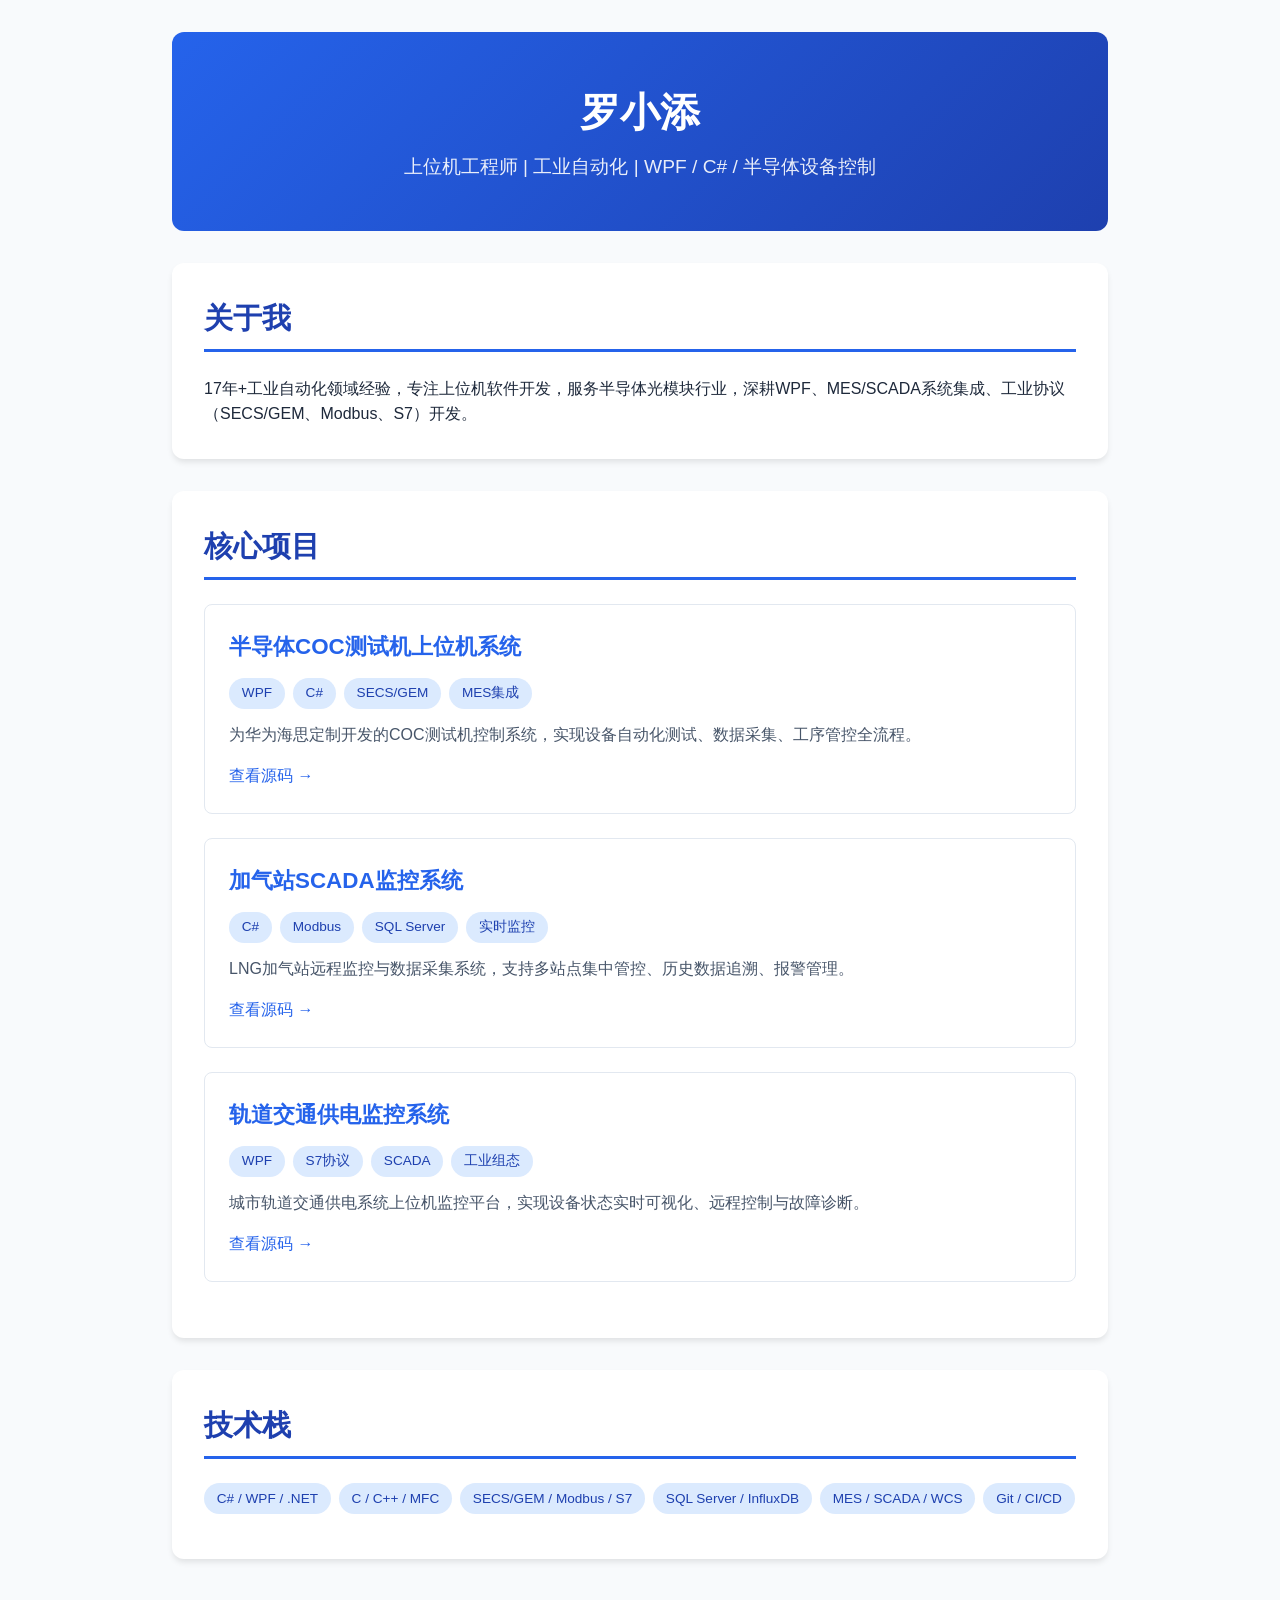
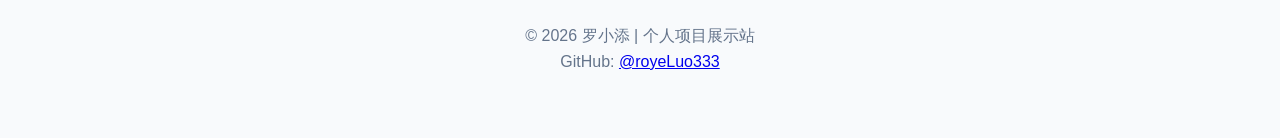
==== index.html @ 65c5bac0 "Create personal project showcase website in HTML This is a personal project showcase website for 罗小添" ====
<!DOCTYPE html>
<html lang="zh-CN">
<head>
  <meta charset="UTF-8">
  <meta name="viewport" content="width=device-width, initial-scale=1.0">
  <title>罗小添 | 上位机工程师 · 个人项目展示</title>
  <style>
    * { margin: 0; padding: 0; box-sizing: border-box; }
    body {
      font-family: -apple-system, BlinkMacSystemFont, "Segoe UI", Roboto, "Helvetica Neue", Arial, sans-serif;
      background: #f8fafc;
      color: #1e293b;
      line-height: 1.6;
    }
    .container { max-width: 1000px; margin: 0 auto; padding: 2rem; }
    header {
      text-align: center;
      padding: 3rem 0;
      background: linear-gradient(135deg, #2563eb 0%, #1e40af 100%);
      color: white;
      border-radius: 12px;
      margin-bottom: 2rem;
    }
    h1 { font-size: 2.5rem; margin-bottom: 0.5rem; }
    .subtitle { font-size: 1.2rem; opacity: 0.9; }
    .section {
      background: white;
      padding: 2rem;
      border-radius: 12px;
      box-shadow: 0 4px 6px -1px rgba(0, 0, 0, 0.1);
      margin-bottom: 2rem;
    }
    h2 {
      color: #1e40af;
      font-size: 1.8rem;
      margin-bottom: 1.5rem;
      padding-bottom: 0.5rem;
      border-bottom: 3px solid #2563eb;
    }
    .project {
      border: 1px solid #e2e8f0;
      border-radius: 8px;
      padding: 1.5rem;
      margin-bottom: 1.5rem;
      transition: transform 0.2s, box-shadow 0.2s;
    }
    .project:hover {
      transform: translateY(-3px);
      box-shadow: 0 10px 15px -3px rgba(0, 0, 0, 0.1);
    }
    .project h3 {
      color: #2563eb;
      font-size: 1.4rem;
      margin-bottom: 0.5rem;
    }
    .tech-stack {
      display: flex;
      gap: 0.5rem;
      flex-wrap: wrap;
      margin: 0.8rem 0;
    }
    .tag {
      background: #dbeafe;
      color: #1e40af;
      padding: 0.3rem 0.8rem;
      border-radius: 20px;
      font-size: 0.85rem;
      font-weight: 500;
    }
    .project p { color: #475569; margin-bottom: 1rem; }
    .project a {
      color: #2563eb;
      text-decoration: none;
      font-weight: 500;
    }
    .project a:hover { text-decoration: underline; }
    footer {
      text-align: center;
      padding: 2rem 0;
      color: #64748b;
    }
  </style>
</head>
<body>
  <div class="container">
    <header>
      <h1>罗小添</h1>
      <p class="subtitle">上位机工程师 | 工业自动化 | WPF / C# / 半导体设备控制</p>
    </header>

    <section class="section">
      <h2>关于我</h2>
      <p>17年+工业自动化领域经验，专注上位机软件开发，服务半导体光模块行业，深耕WPF、MES/SCADA系统集成、工业协议（SECS/GEM、Modbus、S7）开发。</p>
    </section>

    <section class="section">
      <h2>核心项目</h2>
      
      <div class="project">
        <h3>半导体COC测试机上位机系统</h3>
        <div class="tech-stack">
          <span class="tag">WPF</span>
          <span class="tag">C#</span>
          <span class="tag">SECS/GEM</span>
          <span class="tag">MES集成</span>
        </div>
        <p>为华为海思定制开发的COC测试机控制系统，实现设备自动化测试、数据采集、工序管控全流程。</p>
        <a href="https://github.com/royeLuo333" target="_blank">查看源码 →</a>
      </div>

      <div class="project">
        <h3>加气站SCADA监控系统</h3>
        <div class="tech-stack">
          <span class="tag">C#</span>
          <span class="tag">Modbus</span>
          <span class="tag">SQL Server</span>
          <span class="tag">实时监控</span>
        </div>
        <p>LNG加气站远程监控与数据采集系统，支持多站点集中管控、历史数据追溯、报警管理。</p>
        <a href="https://github.com/royeLuo333" target="_blank">查看源码 →</a>
      </div>

      <div class="project">
        <h3>轨道交通供电监控系统</h3>
        <div class="tech-stack">
          <span class="tag">WPF</span>
          <span class="tag">S7协议</span>
          <span class="tag">SCADA</span>
          <span class="tag">工业组态</span>
        </div>
        <p>城市轨道交通供电系统上位机监控平台，实现设备状态实时可视化、远程控制与故障诊断。</p>
        <a href="https://github.com/royeLuo333" target="_blank">查看源码 →</a>
      </div>
    </section>

    <section class="section">
      <h2>技术栈</h2>
      <div class="tech-stack">
        <span class="tag">C# / WPF / .NET</span>
        <span class="tag">C / C++ / MFC</span>
        <span class="tag">SECS/GEM / Modbus / S7</span>
        <span class="tag">SQL Server / InfluxDB</span>
        <span class="tag">MES / SCADA / WCS</span>
        <span class="tag">Git / CI/CD</span>
      </div>
    </section>

    <footer>
      <p>© 2026 罗小添 | 个人项目展示站</p>
      <p>GitHub: <a href="https://github.com/royeLuo333" target="_blank">@royeLuo333</a></p>
    </footer>
  </div>
</body>
</html>
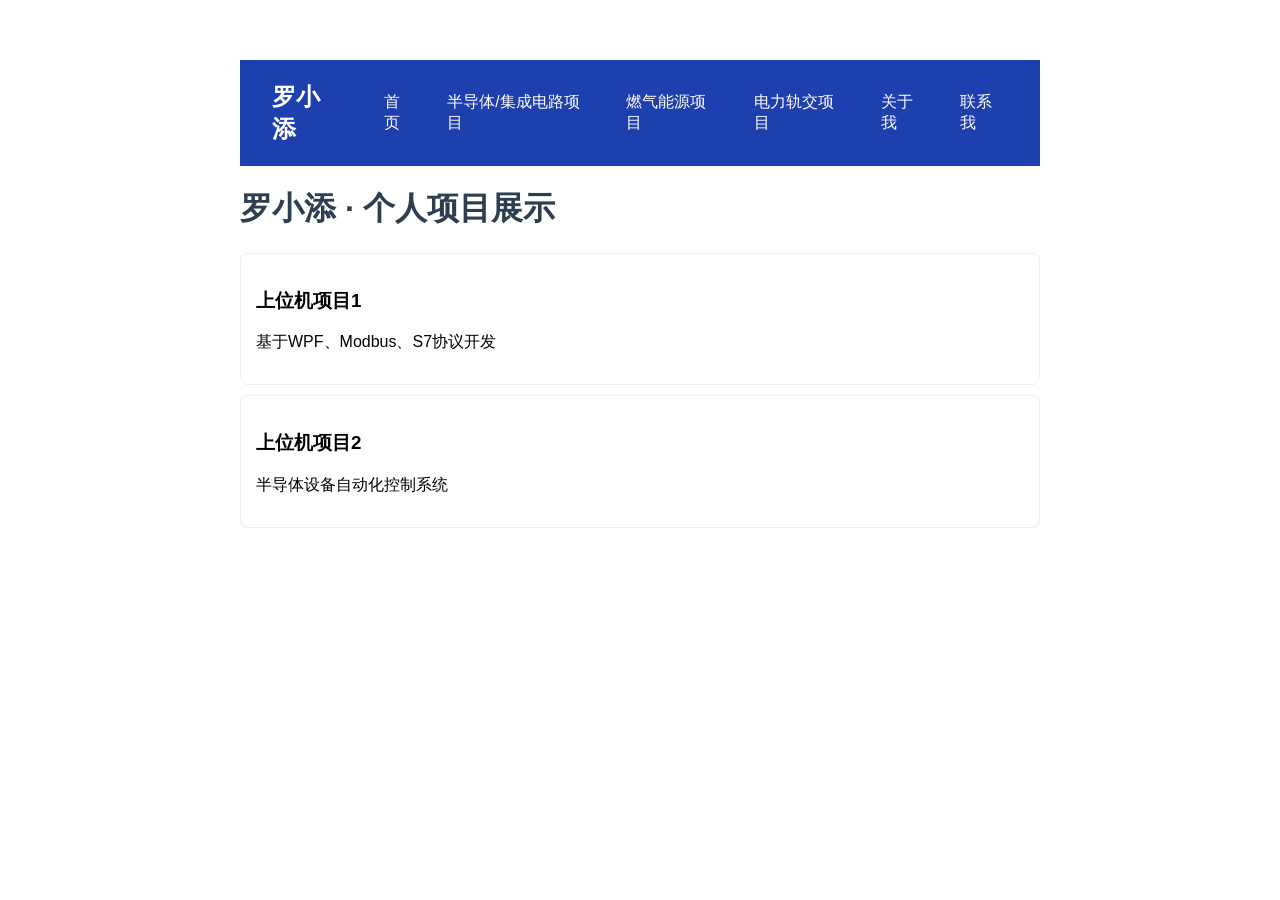
==== commit bbddcf7f: "完整多页面响应式网站上线" ====
--- a/index.html
+++ b/index.html
@@ -2,153 +2,43 @@
 <html lang="zh-CN">
 <head>
   <meta charset="UTF-8">
-  <meta name="viewport" content="width=device-width, initial-scale=1.0">
-  <title>罗小添 | 上位机工程师 · 个人项目展示</title>
+  <title>罗小添 - 个人项目展示</title>
+  <!-- 在<head>标签里添加 -->
+  <link rel="stylesheet" href="css/style.css">
   <style>
-    * { margin: 0; padding: 0; box-sizing: border-box; }
-    body {
-      font-family: -apple-system, BlinkMacSystemFont, "Segoe UI", Roboto, "Helvetica Neue", Arial, sans-serif;
-      background: #f8fafc;
-      color: #1e293b;
-      line-height: 1.6;
-    }
-    .container { max-width: 1000px; margin: 0 auto; padding: 2rem; }
-    header {
-      text-align: center;
-      padding: 3rem 0;
-      background: linear-gradient(135deg, #2563eb 0%, #1e40af 100%);
-      color: white;
-      border-radius: 12px;
-      margin-bottom: 2rem;
-    }
-    h1 { font-size: 2.5rem; margin-bottom: 0.5rem; }
-    .subtitle { font-size: 1.2rem; opacity: 0.9; }
-    .section {
-      background: white;
-      padding: 2rem;
-      border-radius: 12px;
-      box-shadow: 0 4px 6px -1px rgba(0, 0, 0, 0.1);
-      margin-bottom: 2rem;
-    }
-    h2 {
-      color: #1e40af;
-      font-size: 1.8rem;
-      margin-bottom: 1.5rem;
-      padding-bottom: 0.5rem;
-      border-bottom: 3px solid #2563eb;
-    }
-    .project {
-      border: 1px solid #e2e8f0;
-      border-radius: 8px;
-      padding: 1.5rem;
-      margin-bottom: 1.5rem;
-      transition: transform 0.2s, box-shadow 0.2s;
-    }
-    .project:hover {
-      transform: translateY(-3px);
-      box-shadow: 0 10px 15px -3px rgba(0, 0, 0, 0.1);
-    }
-    .project h3 {
-      color: #2563eb;
-      font-size: 1.4rem;
-      margin-bottom: 0.5rem;
-    }
-    .tech-stack {
-      display: flex;
-      gap: 0.5rem;
-      flex-wrap: wrap;
-      margin: 0.8rem 0;
-    }
-    .tag {
-      background: #dbeafe;
-      color: #1e40af;
-      padding: 0.3rem 0.8rem;
-      border-radius: 20px;
-      font-size: 0.85rem;
-      font-weight: 500;
-    }
-    .project p { color: #475569; margin-bottom: 1rem; }
-    .project a {
-      color: #2563eb;
-      text-decoration: none;
-      font-weight: 500;
-    }
-    .project a:hover { text-decoration: underline; }
-    footer {
-      text-align: center;
-      padding: 2rem 0;
-      color: #64748b;
-    }
+    body{font-family:Arial;margin:40px auto;max-width:800px;padding:20px;}
+    h1{color:#2c3e50;}
+    .project{border:1px solid #eee;padding:15px;margin:10px 0;border-radius:8px;}
   </style>
 </head>
 <body>
-  <div class="container">
-    <header>
-      <h1>罗小添</h1>
-      <p class="subtitle">上位机工程师 | 工业自动化 | WPF / C# / 半导体设备控制</p>
-    </header>
-
-    <section class="section">
-      <h2>关于我</h2>
-      <p>17年+工业自动化领域经验，专注上位机软件开发，服务半导体光模块行业，深耕WPF、MES/SCADA系统集成、工业协议（SECS/GEM、Modbus、S7）开发。</p>
-    </section>
-
-    <section class="section">
-      <h2>核心项目</h2>
-      
-      <div class="project">
-        <h3>半导体COC测试机上位机系统</h3>
-        <div class="tech-stack">
-          <span class="tag">WPF</span>
-          <span class="tag">C#</span>
-          <span class="tag">SECS/GEM</span>
-          <span class="tag">MES集成</span>
-        </div>
-        <p>为华为海思定制开发的COC测试机控制系统，实现设备自动化测试、数据采集、工序管控全流程。</p>
-        <a href="https://github.com/royeLuo333" target="_blank">查看源码 →</a>
-      </div>
-
-      <div class="project">
-        <h3>加气站SCADA监控系统</h3>
-        <div class="tech-stack">
-          <span class="tag">C#</span>
-          <span class="tag">Modbus</span>
-          <span class="tag">SQL Server</span>
-          <span class="tag">实时监控</span>
-        </div>
-        <p>LNG加气站远程监控与数据采集系统，支持多站点集中管控、历史数据追溯、报警管理。</p>
-        <a href="https://github.com/royeLuo333" target="_blank">查看源码 →</a>
-      </div>
-
-      <div class="project">
-        <h3>轨道交通供电监控系统</h3>
-        <div class="tech-stack">
-          <span class="tag">WPF</span>
-          <span class="tag">S7协议</span>
-          <span class="tag">SCADA</span>
-          <span class="tag">工业组态</span>
-        </div>
-        <p>城市轨道交通供电系统上位机监控平台，实现设备状态实时可视化、远程控制与故障诊断。</p>
-        <a href="https://github.com/royeLuo333" target="_blank">查看源码 →</a>
-      </div>
-    </section>
-
-    <section class="section">
-      <h2>技术栈</h2>
-      <div class="tech-stack">
-        <span class="tag">C# / WPF / .NET</span>
-        <span class="tag">C / C++ / MFC</span>
-        <span class="tag">SECS/GEM / Modbus / S7</span>
-        <span class="tag">SQL Server / InfluxDB</span>
-        <span class="tag">MES / SCADA / WCS</span>
-        <span class="tag">Git / CI/CD</span>
-      </div>
-    </section>
-
-    <footer>
-      <p>© 2026 罗小添 | 个人项目展示站</p>
-      <p>GitHub: <a href="https://github.com/royeLuo333" target="_blank">@royeLuo333</a></p>
-    </footer>
+  <nav class="navbar">
+  <div class="nav-container">
+    <a href="index.html" class="nav-logo">罗小添</a>
+    <ul class="nav-menu">
+      <li><a href="index.html" class="nav-link">首页</a></li>
+      <li><a href="projects.html" class="nav-link">半导体/集成电路项目</a></li>
+      <li><a href="projects.html" class="nav-link">燃气能源项目</a></li>
+      <li><a href="projects.html" class="nav-link">电力轨交项目</a></li>
+      <li><a href="about.html" class="nav-link">关于我</a></li>
+      <li><a href="contact.html" class="nav-link">联系我</a></li>
+    </ul>
+    <div class="hamburger">
+      <span class="bar"></span>
+      <span class="bar"></span>
+      <span class="bar"></span>
+    </div>
   </div>
+</nav>
+  <h1>罗小添 · 个人项目展示</h1>
+  <div class="project">
+    <h3>上位机项目1</h3>
+    <p>基于WPF、Modbus、S7协议开发</p>
+  </div>
+  <div class="project">
+    <h3>上位机项目2</h3>
+    <p>半导体设备自动化控制系统</p>
+  </div>
+  <script src="js/main.js"></script>
 </body>
-</html>
+</html>
--- a/css/style.css
+++ b/css/style.css
@@ -0,0 +1,79 @@
+/* 导航栏样式 */
+.navbar {
+  background: #1e40af;
+  padding: 1rem 0;
+  position: sticky;
+  top: 0;
+  z-index: 100;
+}
+.nav-container {
+  max-width: 1000px;
+  margin: 0 auto;
+  display: flex;
+  justify-content: space-between;
+  align-items: center;
+  padding: 0 2rem;
+}
+.nav-logo {
+  color: white;
+  font-size: 1.5rem;
+  font-weight: bold;
+  text-decoration: none;
+}
+.nav-menu {
+  display: flex;
+  list-style: none;
+  gap: 2rem;
+}
+.nav-link {
+  color: white;
+  text-decoration: none;
+  font-weight: 500;
+  transition: opacity 0.2s;
+}
+.nav-link:hover {
+  opacity: 0.8;
+}
+.hamburger {
+  display: none;
+  cursor: pointer;
+}
+.bar {
+  display: block;
+  width: 25px;
+  height: 3px;
+  margin: 5px auto;
+  background: white;
+  transition: all 0.3s ease;
+}
+
+/* 响应式适配（手机端） */
+@media (max-width: 768px) {
+  .hamburger {
+    display: block;
+  }
+  .nav-menu {
+    position: fixed;
+    left: -100%;
+    top: 70px;
+    flex-direction: column;
+    background: #1e40af;
+    width: 100%;
+    text-align: center;
+    transition: 0.3s;
+    padding: 1rem 0;
+  }
+  .nav-menu.active {
+    left: 0;
+  }
+  .nav-link {
+    padding: 1rem 0;
+    display: block;
+  }
+  h1 {
+    font-size: 2rem;
+  }
+  .container {
+    padding: 1rem;
+  }
+}
